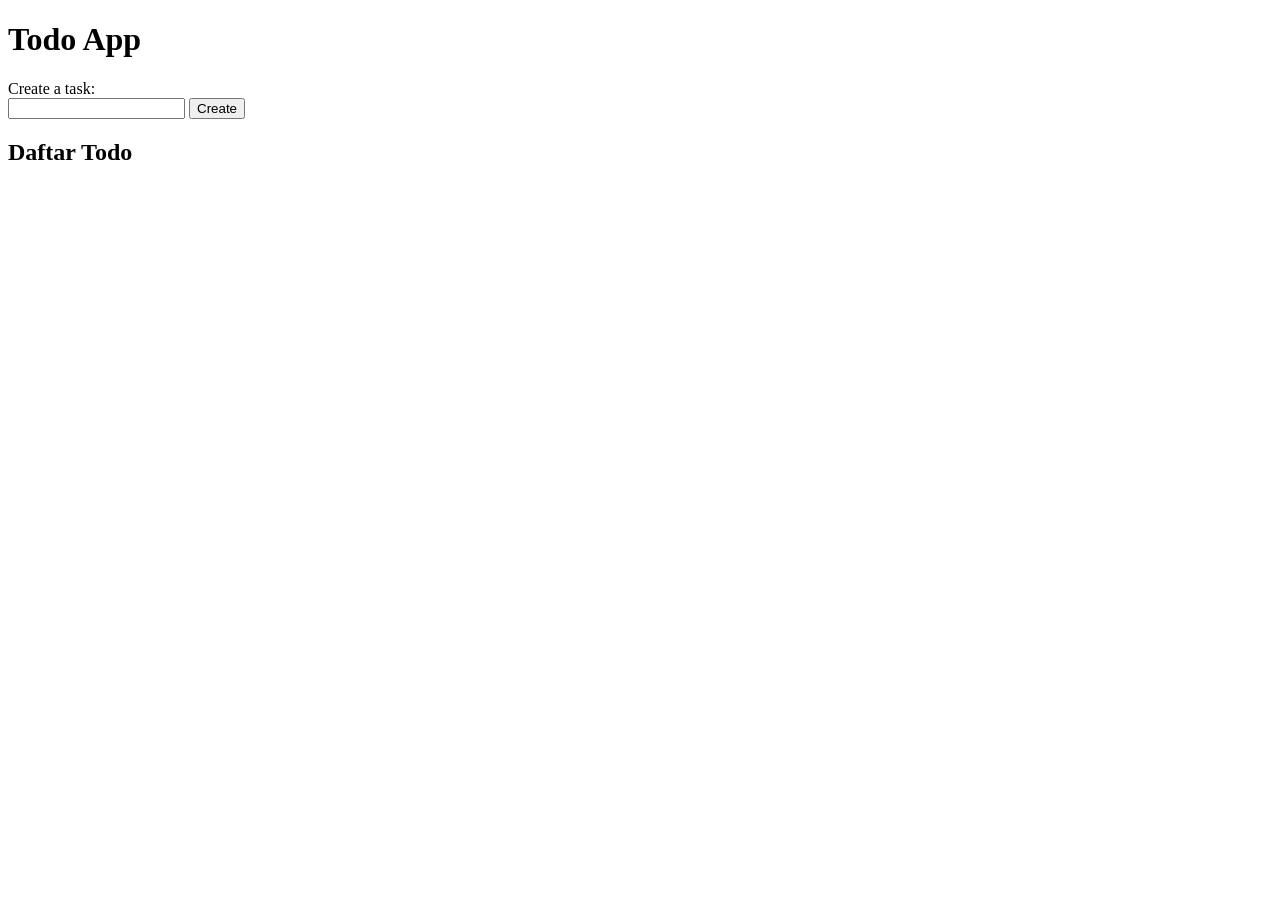
==== index.html @ 7dde2463 "Initial commit: setup project" ====
<!doctype html>
<html lang="en">
    <head>
        <meta charset="UTF-8" />
        <meta name="viewport" content="width=device-width, initial-scale=1.0" />
        <title>Document</title>
    </head>
    <body>
        <h1>Todo App</h1>
        <form>
            <label for="createTask">Create a task:</label><br />
            <input type="text" id="createTask" />
            <button type="submit">Create</button>
        </form>
        <h2>Daftar Todo</h2>
        <ul id="taskList"></ul>
        <script type="module" src="./app.js"></script>
    </body>
</html>
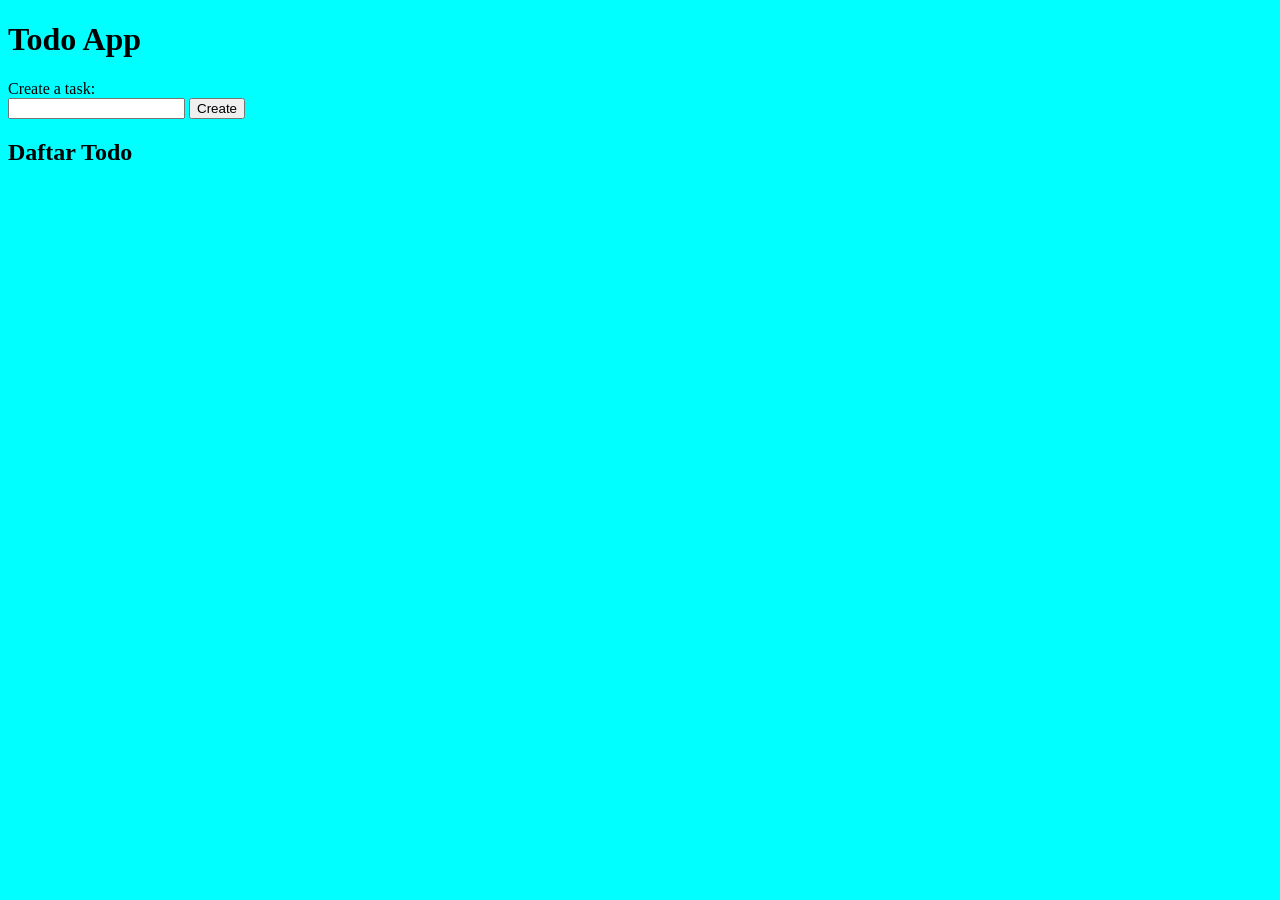
==== commit 64aa27d1: "feat: implement completing the todo via checkbox (line-through)" ====
--- a/index.html
+++ b/index.html
@@ -4,16 +4,17 @@
         <meta charset="UTF-8" />
         <meta name="viewport" content="width=device-width, initial-scale=1.0" />
         <title>Document</title>
+        <link rel="stylesheet" href="./styles/main.css"></link>
     </head>
     <body>
         <h1>Todo App</h1>
-        <form>
+        <form id="todoForm">
             <label for="createTask">Create a task:</label><br />
             <input type="text" id="createTask" />
             <button type="submit">Create</button>
         </form>
         <h2>Daftar Todo</h2>
-        <ul id="taskList"></ul>
+        <ul id="todoList"></ul>
         <script type="module" src="./app.js"></script>
     </body>
 </html>
--- a/styles/main.css
+++ b/styles/main.css
@@ -0,0 +1,7 @@
+body {
+    background-color: aqua;
+}
+
+.completed-todo {
+    text-decoration: line-through;
+}
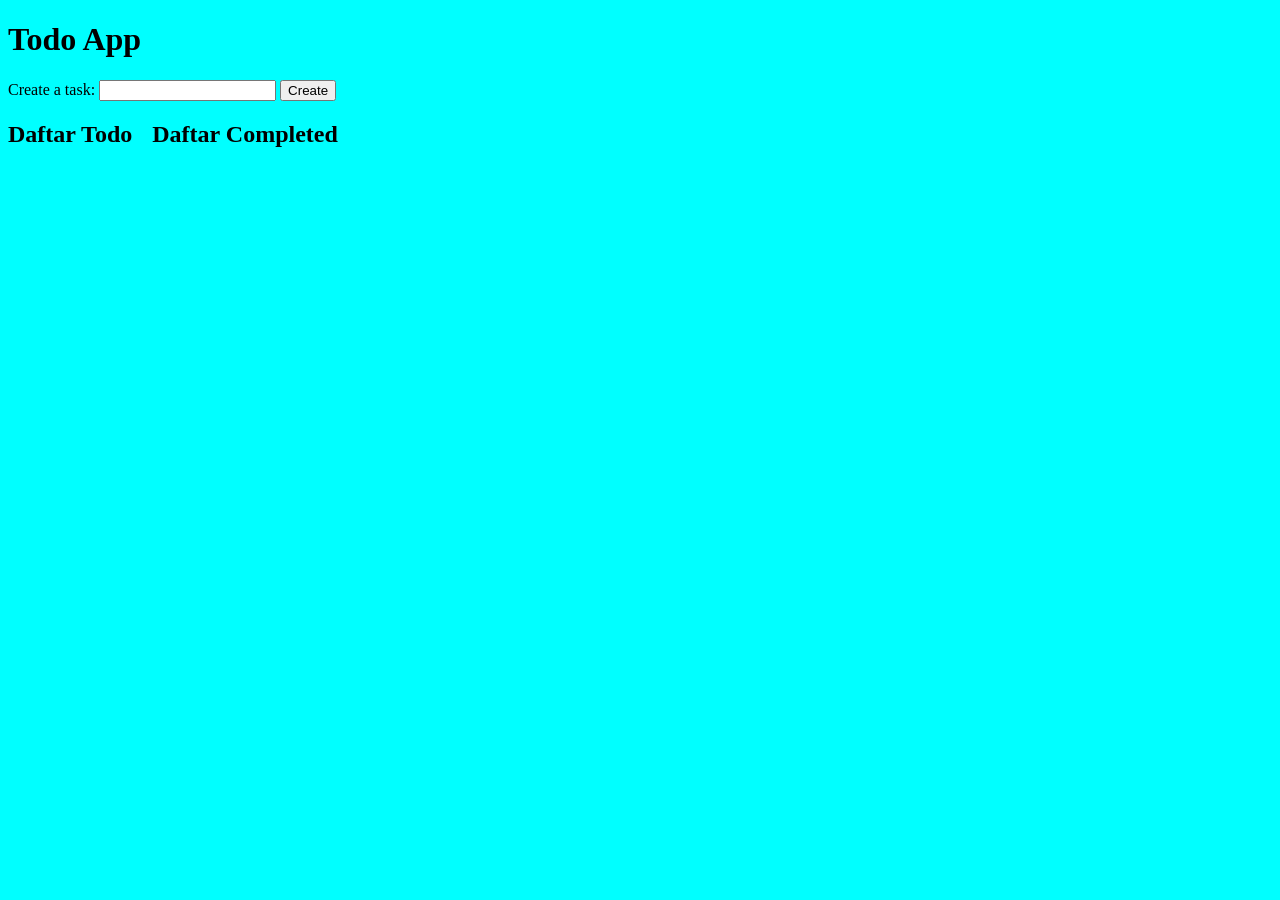
==== commit a4ecc8a0: "feat: refactor to be state-driven ui" ====
--- a/index.html
+++ b/index.html
@@ -9,12 +9,20 @@
     <body>
         <h1>Todo App</h1>
         <form id="todoForm">
-            <label for="createTask">Create a task:</label><br />
+            <label for="createTask">Create a task:</label>
             <input type="text" id="createTask" />
             <button type="submit">Create</button>
         </form>
-        <h2>Daftar Todo</h2>
-        <ul id="todoList"></ul>
-        <script type="module" src="./app.js"></script>
+        <div class="todolist-interface">
+            <section class="todoList-container">
+                <h2>Daftar Todo</h2>
+                <ul id="todoList"></ul>
+            </section>
+            <section class="completedList-container">
+                <h2>Daftar Completed</h2>
+                <ul id="completedList"></ul>
+            </section>
+        </div>
+        <script type="module" src="./app.js" defer></script>
     </body>
 </html>
--- a/styles/main.css
+++ b/styles/main.css
@@ -1,7 +1,21 @@
 body {
     background-color: aqua;
+    box-sizing: border-box;
+}
+
+ul {
+    margin-top: 0;
+}
+
+input[type='checkbox'] {
+    margin-right: 10px;
 }
 
 .completed-todo {
     text-decoration: line-through;
 }
+
+.todolist-interface {
+    display: flex;
+    gap: 20px;
+}
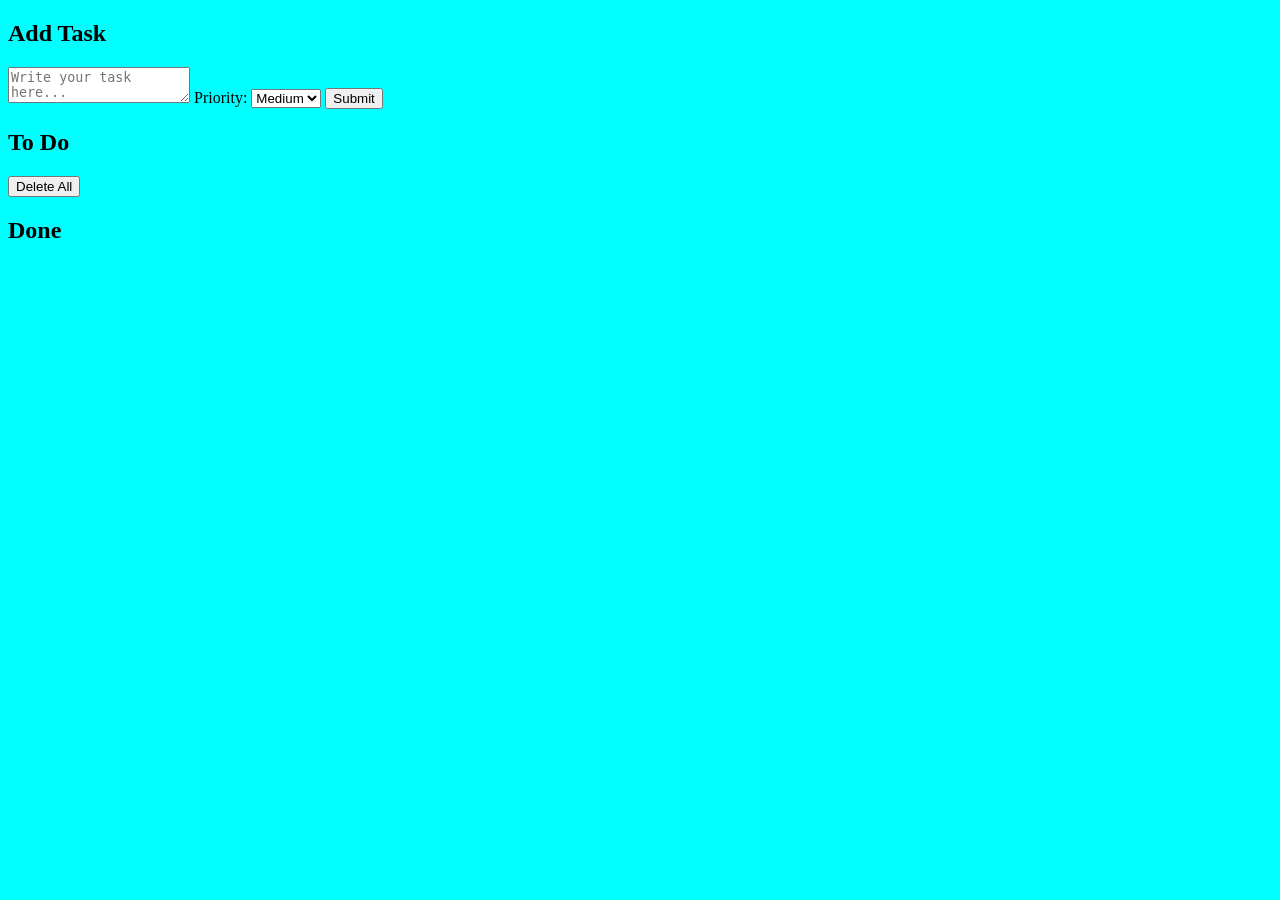
==== commit aa0080b6: "feat: refactor whole codebase to be in accordance of requirements bootcamp" ====
--- a/index.html
+++ b/index.html
@@ -4,25 +4,46 @@
         <meta charset="UTF-8" />
         <meta name="viewport" content="width=device-width, initial-scale=1.0" />
         <title>Document</title>
-        <link rel="stylesheet" href="./styles/main.css"></link>
+        <link rel="stylesheet" href="./styles/main.css" />
     </head>
     <body>
-        <h1>Todo App</h1>
-        <form id="todoForm">
-            <label for="createTask">Create a task:</label>
-            <input type="text" id="createTask" />
-            <button type="submit">Create</button>
-        </form>
-        <div class="todolist-interface">
-            <section class="todoList-container">
-                <h2>Daftar Todo</h2>
-                <ul id="todoList"></ul>
+        <main class="todo-app">
+            <section class="task-form">
+                <h2>Add Task</h2>
+                <form id="task-form">
+                    <textarea
+                        id="task-input"
+                        placeholder="Write your task here..."
+                        name="taskInput"
+                        required
+                    ></textarea>
+
+                    <label for="task-priority"> Priority: </label>
+
+                    <select id="task-priority" required>
+                        <option value="low">Low</option>
+                        <option value="medium" selected>Medium</option>
+                        <option value="high">High</option>
+                    </select>
+
+                    <button type="submit">Submit</button>
+                </form>
             </section>
-            <section class="completedList-container">
-                <h2>Daftar Completed</h2>
-                <ul id="completedList"></ul>
+
+            <section class="todo-section">
+                <h2>To Do</h2>
+
+                <ul id="todo-list">
+                </ul>
+
+                <button id="delete-all-btn" type="button">Delete All</button>
             </section>
-        </div>
+
+            <section class="done-section">
+                <h2>Done</h2>
+                <ul id="done-list"></ul>
+            </section>
+        </main>
         <script type="module" src="./app.js" defer></script>
     </body>
 </html>
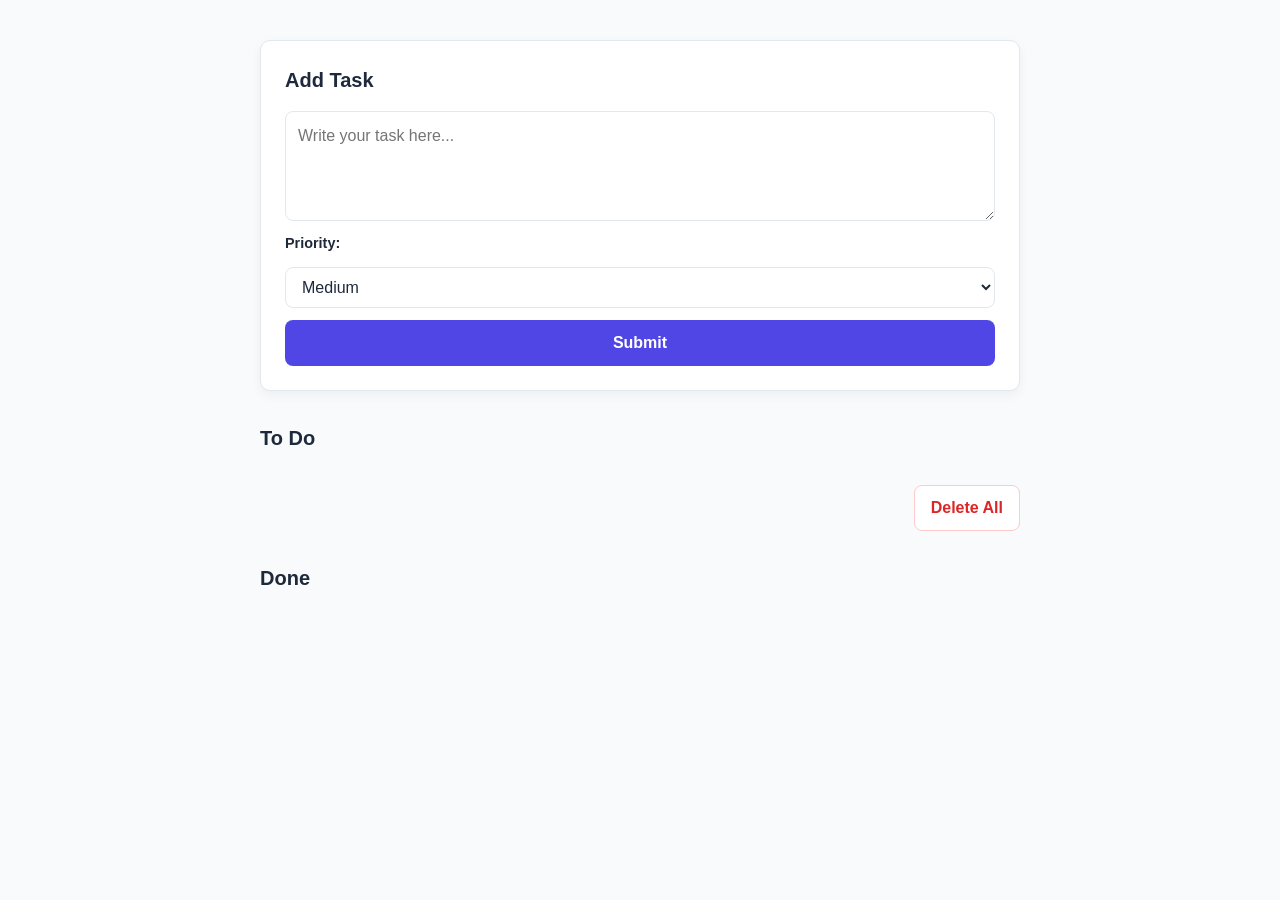
==== commit 050cde84: "feat: implement the styling for todo app" ====
--- a/index.html
+++ b/index.html
@@ -8,7 +8,7 @@
     </head>
     <body>
         <main class="todo-app">
-            <section class="task-form">
+            <section class="task-form-section">
                 <h2>Add Task</h2>
                 <form id="task-form">
                     <textarea
--- a/styles/main.css
+++ b/styles/main.css
@@ -1,21 +1,83 @@
-body {
-    background-color: aqua;
+@import url(./todo-app.css);
+@import url(./todo-form.css);
+@import url(./todo-section.css);
+@import url(./todo-item.css);
+
+* {
+    margin: 0;
+    padding: 0;
     box-sizing: border-box;
 }
 
-ul {
-    margin-top: 0;
+:root {
+    --color-primary: #4f46e5;
+    --color-primary-hover: #4338ca;
+
+    --color-background: #f8fafc;
+    --color-surface: #ffffff;
+
+    --color-text: #1e293b;
+    --color-text-muted: #64748b;
+
+    --color-border: #e2e8f0;
+
+    --color-danger: #dc2626;
+    --color-danger-hover: #b91c1c;
+
+    --color-low: #16a34a;
+    --color-medium: #d97706;
+    --color-high: #dc2626;
+
+    --border-radius: 10px;
+    --shadow: 0 4px 12px rgb(15 23 42 / 5%);
 }
 
-input[type='checkbox'] {
-    margin-right: 10px;
+body {
+    font-family: Arial, Helvetica, sans-serif;
+    background-color: var(--color-background);
+    color: var(--color-text);
+
+    line-height: 1.5;
+    min-height: 100vh;
+
+    padding: 40px 20px;
 }
 
-.completed-todo {
-    text-decoration: line-through;
+button,
+textarea,
+select {
+    font: inherit;
 }
 
-.todolist-interface {
-    display: flex;
-    gap: 20px;
-}+button,
+select {
+    cursor: pointer;
+}
+
+@media (max-width: 480px) {
+    body {
+        min-width: 480px;
+        padding: 24px 12px;
+    }
+
+    .task-form-section {
+        padding: 16px;
+    }
+
+    .task-item {
+        gap: 10px;
+        padding: 12px;
+    }
+
+    .task-text {
+        flex-basis: calc(100% - 40px);
+    }
+
+    .task-priority {
+        margin-left: 28px;
+    }
+
+    .delete-btn {
+        margin-left: auto;
+    }
+}
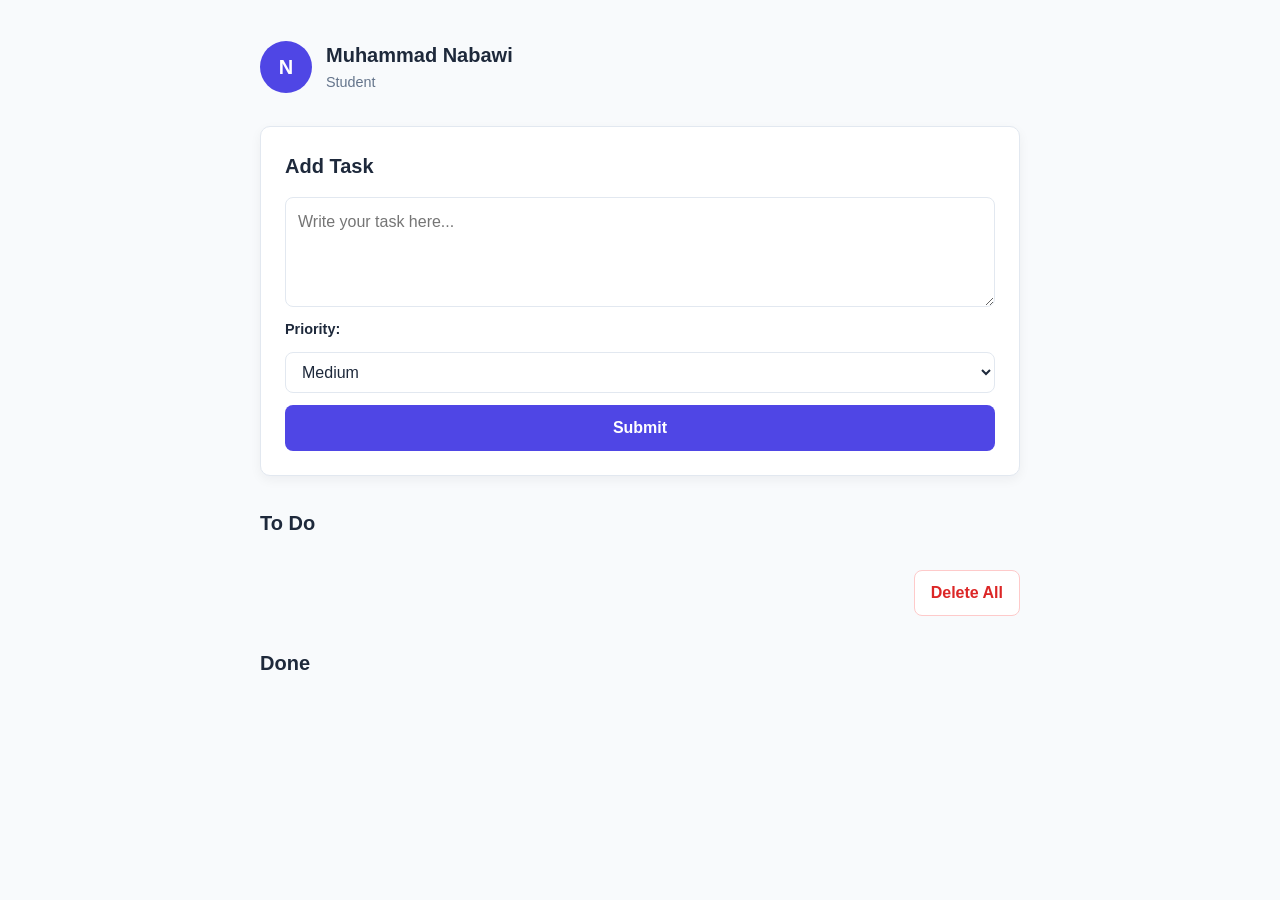
==== commit 5fab567e: "feat: implement static user profile feature" ====
--- a/index.html
+++ b/index.html
@@ -8,6 +8,15 @@
     </head>
     <body>
         <main class="todo-app">
+            <header class="app-header">
+                <div class="profile">
+                    <div class="profile-avatar">N</div>
+                    <div class="profile-info">
+                        <h1 class="profile-name">Muhammad Nabawi</h1>
+                        <p class="profile-position">Student</p>
+                    </div>
+                </div>
+            </header>
             <section class="task-form-section">
                 <h2>Add Task</h2>
                 <form id="task-form">
@@ -33,8 +42,7 @@
             <section class="todo-section">
                 <h2>To Do</h2>
 
-                <ul id="todo-list">
-                </ul>
+                <ul id="todo-list"></ul>
 
                 <button id="delete-all-btn" type="button">Delete All</button>
             </section>
--- a/styles/main.css
+++ b/styles/main.css
@@ -2,6 +2,7 @@
 @import url(./todo-form.css);
 @import url(./todo-section.css);
 @import url(./todo-item.css);
+@import url(./profile-app.css);
 
 * {
     margin: 0;
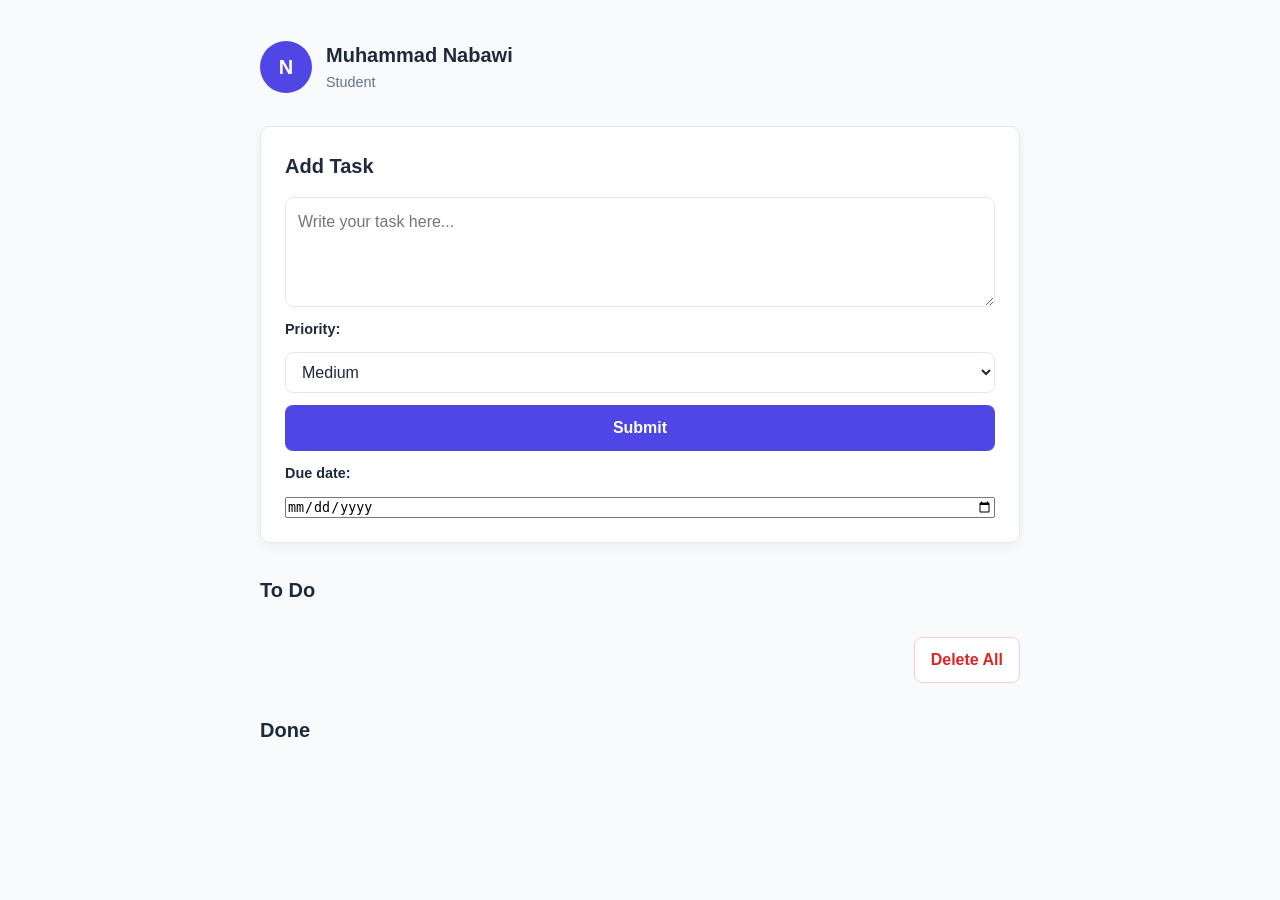
==== commit d1abf6b1: "feat: implement dynamic overdue tracker feature" ====
--- a/index.html
+++ b/index.html
@@ -36,6 +36,8 @@
                     </select>
 
                     <button type="submit">Submit</button>
+                    <label for="task-due-date">Due date:</label>
+                    <input type="date" id="task-due-date" />
                 </form>
             </section>
 
